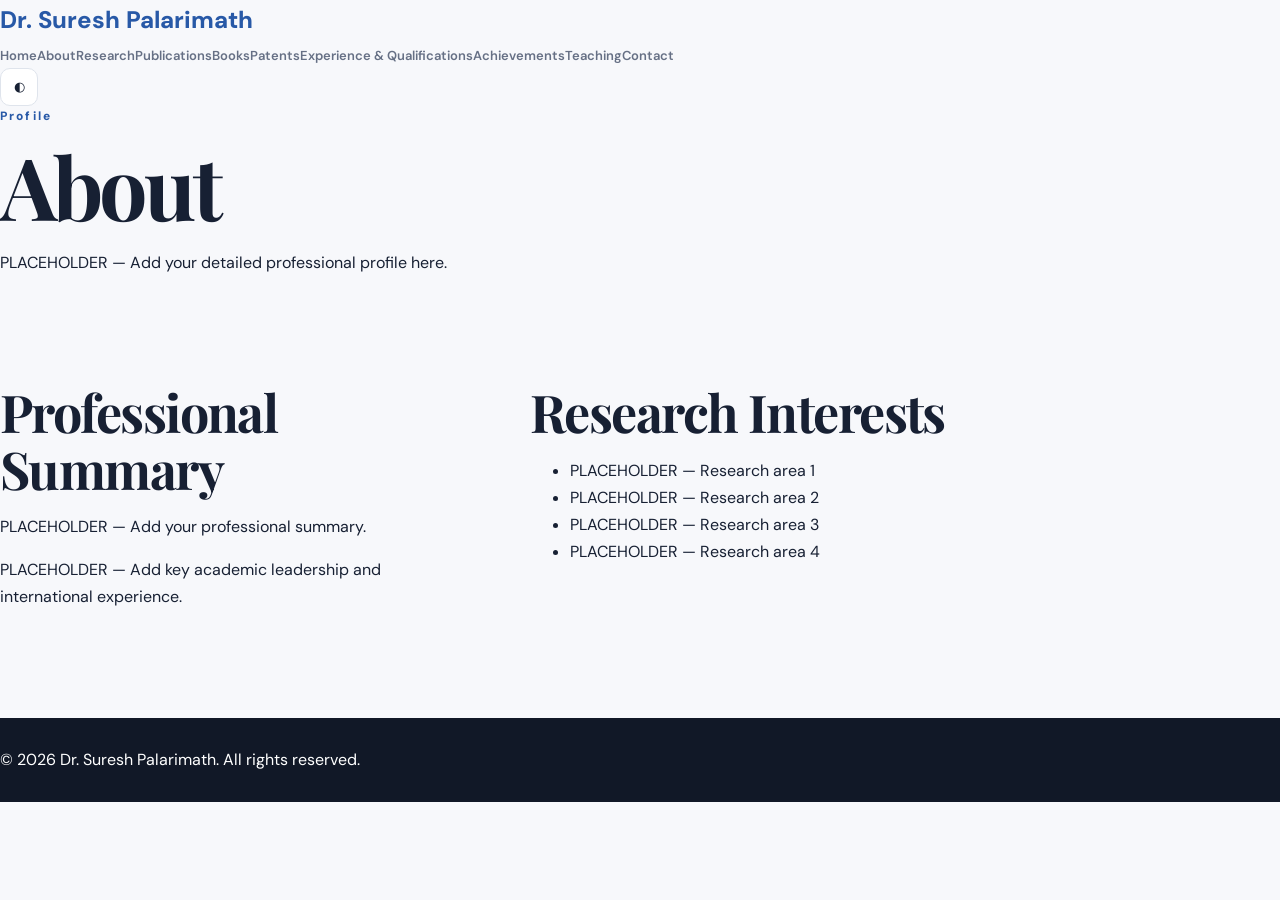
==== about.html @ e03f75b4 "Create about.html" ====
<!doctype html><html lang="en"><head><meta charset="utf-8"><meta name="viewport" content="width=device-width,initial-scale=1"><meta name="description" content="Academic profile of Dr. Suresh Palarimath"><title>About | Dr. Suresh Palarimath</title><link rel="stylesheet" href="style.css"></head><body><nav class="site-nav"><div class="nav-inner"><a class="brand" href="index.html">Dr. Suresh Palarimath</a><button class="menu-toggle">☰</button><div class="nav-links"><a href="index.html">Home</a><a href="about.html">About</a><a href="research.html">Research</a><a href="publications.html">Publications</a><a href="books.html">Books</a><a href="patents.html">Patents</a><a href="experience.html">Experience &amp; Qualifications</a><a href="achievements.html">Achievements</a><a href="teaching.html">Teaching</a><a href="contact.html">Contact</a></div><button class="theme-toggle">◐</button></div></nav><main><section class="page-header"><p class="eyebrow">Profile</p><h1>About</h1><p>PLACEHOLDER — Add your detailed professional profile here.</p></section><section class="section two-col"><div class="content-card"><h2>Professional Summary</h2><p>PLACEHOLDER — Add your professional summary.</p><p>PLACEHOLDER — Add key academic leadership and international experience.</p></div><div class="content-card"><h2>Research Interests</h2><ul><li>PLACEHOLDER — Research area 1</li><li>PLACEHOLDER — Research area 2</li><li>PLACEHOLDER — Research area 3</li><li>PLACEHOLDER — Research area 4</li></ul></div></section></main><footer class="site-footer">© <span id="year"></span> Dr. Suresh Palarimath. All rights reserved.</footer><script src="script.js"></script></body></html>
---- style.css ----
@import url('https://fonts.googleapis.com/css2?family=DM+Sans:wght@400;500;600;700&family=Playfair+Display:wght@600;700&display=swap');

:root {
  --bg: #f7f8fb;
  --surface: #ffffff;
  --surface-2: #eef2f7;
  --text: #172033;
  --muted: #667085;
  --line: #dfe4ec;
  --accent: #2859a7;
  --accent-2: #173d78;
  --shadow: 0 20px 60px rgba(20, 35, 60, .08);
  --radius: 20px;
}
* { box-sizing: border-box; }
html { scroll-behavior: smooth; }
body {
  margin: 0; background: var(--bg); color: var(--text);
  font-family: "DM Sans", Arial, sans-serif; line-height: 1.7;
}
a { color: inherit; text-decoration: none; }
.container { width: min(1120px, calc(100% - 40px)); margin: 0 auto; }
.site-header {
  position: sticky; top: 0; z-index: 20; background: rgba(255,255,255,.88);
  backdrop-filter: blur(14px); border-bottom: 1px solid rgba(223,228,236,.8);
}
.nav-wrap { min-height: 72px; display: flex; align-items: center; gap: 24px; }
.brand { font-weight: 800; font-size: 24px; color: var(--accent); margin-right: auto; }
.brand span { color: var(--text); }
nav { display: flex; gap: 20px; align-items: center; }
nav a { font-size: 13px; color: var(--muted); font-weight: 600; }
nav a:hover { color: var(--accent); }
.theme-toggle, .menu-toggle {
  border: 1px solid var(--line); background: var(--surface); border-radius: 10px;
  width: 38px; height: 38px; cursor: pointer; color: var(--text);
}
.menu-toggle { display: none; }

.hero { padding: 100px 0 88px; background: linear-gradient(135deg,#f7f8fb 0%,#eaf0f8 100%); }
.hero-grid { display: grid; grid-template-columns: 1.25fr .75fr; gap: 70px; align-items: center; }
.eyebrow, .section-kicker { font-size: 12px; letter-spacing: .18em; font-weight: 800; color: var(--accent); margin: 0 0 14px; }
h1,h2 { font-family: "Playfair Display", Georgia, serif; line-height: 1.08; margin: 0; }
h1 { font-size: clamp(52px, 8vw, 86px); letter-spacing: -.045em; }
h1 span { color: var(--accent); }
.credentials { font-size: 17px; font-weight: 600; margin: 16px 0; color: var(--accent-2); }
.lead { max-width: 720px; color: var(--muted); font-size: 18px; }
.hero-actions { display: flex; gap: 12px; margin-top: 28px; flex-wrap: wrap; }
.btn { display: inline-flex; padding: 12px 19px; border-radius: 12px; font-weight: 700; font-size: 14px; transition: .2s; }
.btn.primary { background: var(--accent); color: white; box-shadow: 0 10px 25px rgba(40,89,167,.2); }
.btn.primary:hover { transform: translateY(-2px); background: var(--accent-2); }
.btn.secondary { background: var(--surface); border: 1px solid var(--line); }
.btn.secondary:hover { border-color: var(--accent); color: var(--accent); }
.hero-card { background: var(--surface); border: 1px solid var(--line); border-radius: 28px; padding: 34px; box-shadow: var(--shadow); }
.profile-placeholder {
  width: 190px; height: 190px; border-radius: 50%; margin: 0 auto 25px;
  display: grid; place-items: center; color: white; font-size: 58px; font-weight: 800;
  background: linear-gradient(135deg,var(--accent),#6c8fc7);
}
.hero-card-text { display: grid; gap: 5px; text-align: center; }
.hero-card-text strong { font-size: 20px; }
.hero-card-text span { color: var(--muted); font-size: 14px; }

.impact-strip { background: var(--accent-2); color: white; padding: 28px 0 20px; }
.stats { display: grid; grid-template-columns: repeat(5,1fr); gap: 15px; text-align: center; }
.stats div { padding: 4px; }
.stats strong { display:block; font-size: 27px; }
.stats span { display:block; opacity:.78; font-size: 12px; }
.stat-note { text-align:center; font-size:11px; opacity:.55; margin:14px 0 0; }

.section { padding: 92px 0; }
.section-alt { background: var(--surface-2); }
.two-col { display:grid; grid-template-columns:.75fr 1.25fr; gap:80px; }
h2 { font-size: clamp(34px,5vw,52px); letter-spacing:-.03em; }
.section-intro { color:var(--muted); max-width:700px; margin: 12px 0 35px; }
.about-copy { color:var(--muted); font-size: 16px; }
.about-copy p:first-child { margin-top:0; }
.research-grid { display:grid; grid-template-columns:repeat(3,1fr); gap:16px; margin-top:36px; }
.research-card, .journey-card, .patent-grid article {
  background:var(--surface); border:1px solid var(--line); border-radius:var(--radius); padding:25px;
}
.research-card span, .patent-grid article span { color:var(--accent); font-weight:800; font-size:12px; letter-spacing:.12em; }
.research-card h3, .patent-grid h3 { margin:10px 0 7px; font-size:19px; }
.research-card p, .patent-grid p { margin:0; color:var(--muted); font-size:14px; }

.timeline { margin-top:35px; border-left:2px solid var(--line); padding-left:28px; }
.timeline-item { display:grid; grid-template-columns:130px 1fr; gap:25px; padding:0 0 35px; position:relative; }
.timeline-item:before { content:""; position:absolute; width:10px; height:10px; border-radius:50%; background:var(--accent); left:-34px; top:8px; }
.timeline-item h3 { margin:0 0 6px; font-size:20px; }
.timeline-item p { margin:0 0 10px; color:var(--muted); }
.year { font-weight:800; color:var(--accent); font-size:13px; }
.tag { display:inline-block; font-size:11px; font-weight:700; color:var(--accent-2); background:var(--surface-2); padding:4px 9px; border-radius:999px; }

.metric-boxes { display:flex; gap:12px; margin:25px 0; flex-wrap:wrap; }
.metric-boxes div { min-width:110px; background:var(--surface); border:1px solid var(--line); padding:15px; border-radius:14px; }
.metric-boxes strong { display:block; font-size:24px; color:var(--accent); }
.metric-boxes span { font-size:12px; color:var(--muted); }
.link-row { display:flex; gap:10px; align-items:center; color:var(--accent); font-weight:700; font-size:14px; flex-wrap:wrap; }

.patent-grid { display:grid; grid-template-columns:repeat(3,1fr); gap:16px; margin-top:35px; }
.patent-grid article { box-shadow:0 8px 30px rgba(20,35,60,.04); }
.journey-grid { display:grid; grid-template-columns:repeat(2,1fr); gap:16px; margin-top:35px; }
.journey-card h3 { margin-top:0; }
.journey-card p, .journey-card li { color:var(--muted); font-size:14px; }
.journey-card ul { padding-left:20px; margin-bottom:0; }

.award-list { margin-top:30px; display:grid; gap:1px; background:var(--line); border:1px solid var(--line); border-radius:18px; overflow:hidden; }
.award-list div { background:var(--surface); padding:20px 24px; display:flex; justify-content:space-between; gap:20px; }
.award-list strong { color:var(--text); }
.award-list span { color:var(--muted); text-align:right; font-size:14px; }

.contact { background:linear-gradient(135deg,var(--accent-2),var(--accent)); color:white; }
.contact-card { display:flex; justify-content:space-between; align-items:center; gap:35px; }
.contact .section-kicker { color:#bcd2f3; }
.contact h2 { margin-bottom:12px; }
.contact p { max-width:650px; opacity:.82; }
.contact .btn.primary { background:white; color:var(--accent-2); white-space:nowrap; }

footer { background:#111827; color:white; padding:28px 0; }
.footer-wrap { display:flex; justify-content:space-between; gap:20px; font-size:13px; opacity:.9; }
.footer-wrap div:first-child { display:grid; }
.footer-wrap span { opacity:.55; }

body.dark {
  --bg:#0d1320; --surface:#141c2b; --surface-2:#101827; --text:#e8edf6;
  --muted:#a8b2c3; --line:#273347; --accent:#78a5e8; --accent-2:#4775b9;
}
body.dark .site-header { background:rgba(13,19,32,.9); }
body.dark .hero { background:linear-gradient(135deg,#0d1320,#17243a); }
body.dark .btn.secondary, body.dark .theme-toggle { background:var(--surface); color:var(--text); }
body.dark .research-card, body.dark .patent-grid article, body.dark .journey-card, body.dark .hero-card, body.dark .metric-boxes div, body.dark .award-list div { background:var(--surface); }

@media (max-width: 900px) {
  nav { display:none; position:absolute; top:72px; left:0; right:0; padding:18px 20px; background:var(--surface); border-bottom:1px solid var(--line); flex-direction:column; align-items:flex-start; }
  nav.open { display:flex; }
  .menu-toggle { display:block; }
  .hero-grid, .two-col { grid-template-columns:1fr; gap:40px; }
  .research-grid, .patent-grid { grid-template-columns:repeat(2,1fr); }
  .stats { grid-template-columns:repeat(3,1fr); }
}
@media (max-width: 600px) {
  .container { width:min(100% - 28px,1120px); }
  .hero { padding:70px 0; }
  .hero-card { padding:25px; }
  .profile-placeholder { width:150px; height:150px; font-size:44px; }
  .research-grid, .patent-grid, .journey-grid { grid-template-columns:1fr; }
  .stats { grid-template-columns:repeat(2,1fr); }
  .timeline-item { grid-template-columns:1fr; gap:4px; }
  .award-list div { flex-direction:column; gap:4px; }
  .award-list span { text-align:left; }
  .contact-card { flex-direction:column; align-items:flex-start; }
  .footer-wrap { flex-direction:column; }
}
.profile-photo {
  width: 190px;
  height: 190px;
  border-radius: 50%;
  margin: 0 auto 25px;
  overflow: hidden;
  background: #ffffff;
}

.profile-photo img {
  width: 100%;
  height: 100%;
  object-fit: cover;
  object-position: center 20%;
  display: block;
}

.profile-links, .contact-links { display:flex; flex-wrap:wrap; gap:10px; margin-top:20px; }
.profile-links a, .contact-links a { display:inline-block; padding:9px 13px; border:1px solid var(--line); border-radius:10px; color:var(--accent); font-weight:700; font-size:13px; background:var(--surface); }
.profile-links a:hover, .contact-links a:hover { border-color:var(--accent); transform:translateY(-1px); }
.funding-highlight { margin-top:28px; padding:22px 25px; background:var(--surface); border:1px solid var(--line); border-radius:16px; display:flex; gap:18px; align-items:center; }
.funding-highlight strong { color:var(--accent); white-space:nowrap; }
.funding-highlight span { color:var(--muted); font-size:14px; }
.small-muted { color:var(--muted); font-size:12px; }
@media (max-width:600px) { .funding-highlight { flex-direction:column; align-items:flex-start; } }
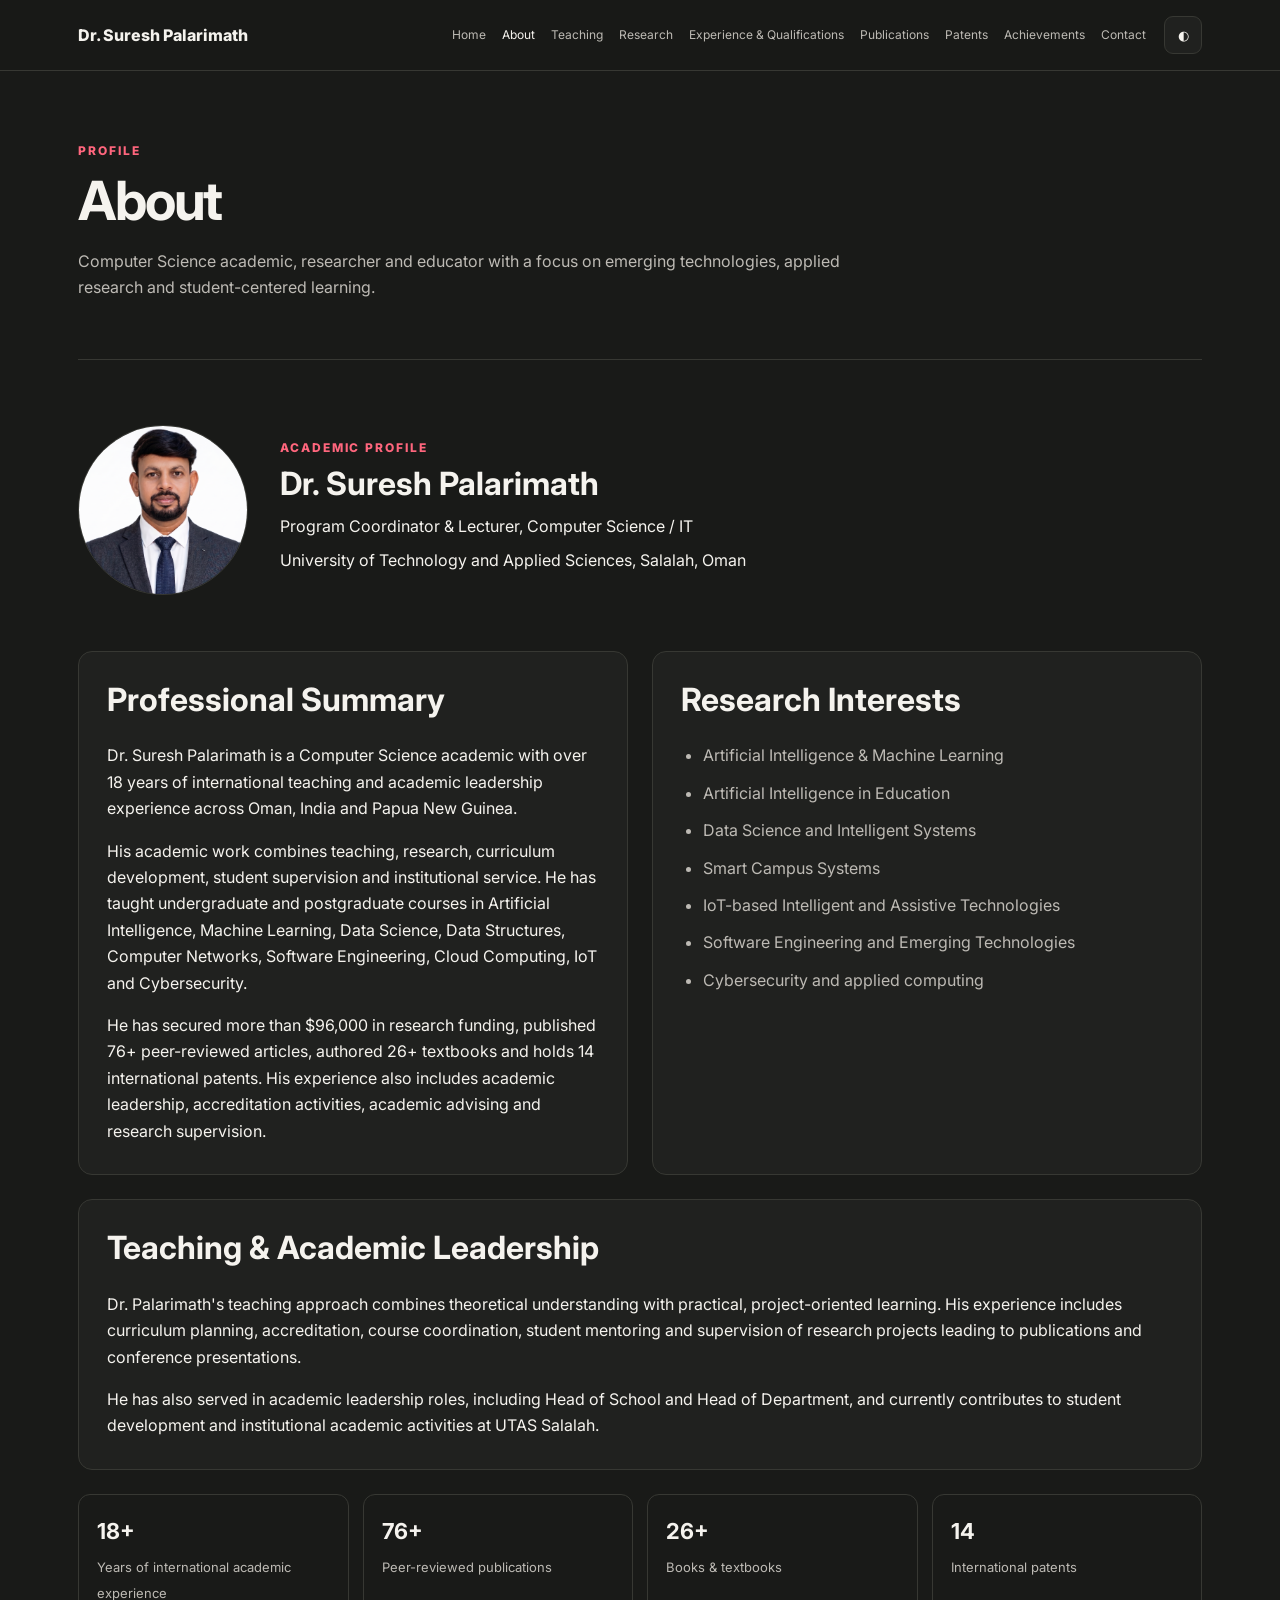
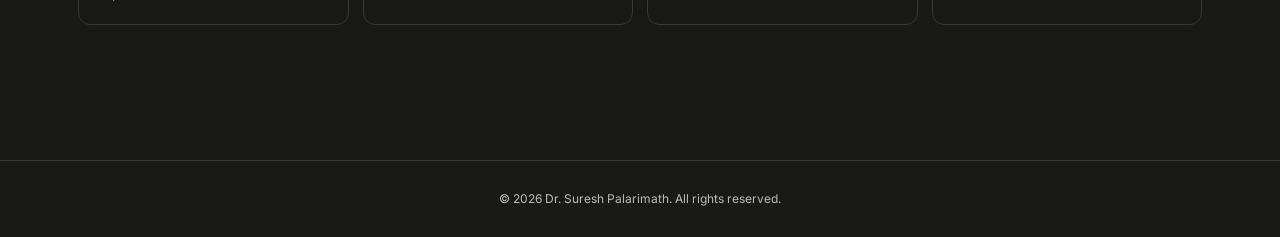
==== commit bf825463: "Update about.html" ====
--- a/about.html
+++ b/about.html
@@ -1 +1,227 @@
-<!doctype html><html lang="en"><head><meta charset="utf-8"><meta name="viewport" content="width=device-width,initial-scale=1"><meta name="description" content="Academic profile of Dr. Suresh Palarimath"><title>About | Dr. Suresh Palarimath</title><link rel="stylesheet" href="style.css"></head><body><nav class="site-nav"><div class="nav-inner"><a class="brand" href="index.html">Dr. Suresh Palarimath</a><button class="menu-toggle">☰</button><div class="nav-links"><a href="index.html">Home</a><a href="about.html">About</a><a href="research.html">Research</a><a href="publications.html">Publications</a><a href="books.html">Books</a><a href="patents.html">Patents</a><a href="experience.html">Experience &amp; Qualifications</a><a href="achievements.html">Achievements</a><a href="teaching.html">Teaching</a><a href="contact.html">Contact</a></div><button class="theme-toggle">◐</button></div></nav><main><section class="page-header"><p class="eyebrow">Profile</p><h1>About</h1><p>PLACEHOLDER — Add your detailed professional profile here.</p></section><section class="section two-col"><div class="content-card"><h2>Professional Summary</h2><p>PLACEHOLDER — Add your professional summary.</p><p>PLACEHOLDER — Add key academic leadership and international experience.</p></div><div class="content-card"><h2>Research Interests</h2><ul><li>PLACEHOLDER — Research area 1</li><li>PLACEHOLDER — Research area 2</li><li>PLACEHOLDER — Research area 3</li><li>PLACEHOLDER — Research area 4</li></ul></div></section></main><footer class="site-footer">© <span id="year"></span> Dr. Suresh Palarimath. All rights reserved.</footer><script src="script.js"></script></body></html>+<!doctype html>
+<html lang="en">
+<head>
+  <meta charset="utf-8">
+  <meta name="viewport" content="width=device-width, initial-scale=1">
+  <meta name="description" content="About Dr. Suresh Palarimath, Computer Science academic, researcher and educator.">
+  <title>About | Dr. Suresh Palarimath</title>
+  <link rel="stylesheet" href="style.css">
+  <style>
+    .about-profile {
+      display: grid;
+      grid-template-columns: 170px 1fr;
+      gap: 32px;
+      align-items: center;
+      margin-bottom: 56px;
+    }
+
+    .about-photo {
+      width: 170px;
+      height: 170px;
+      border-radius: 50%;
+      overflow: hidden;
+      border: 1px solid var(--line);
+      background: var(--surface-2);
+    }
+
+    .about-photo img {
+      width: 100%;
+      height: 100%;
+      object-fit: cover;
+      display: block;
+    }
+
+    .about-profile-text h2 {
+      margin: 0 0 10px;
+    }
+
+    .about-profile-text p {
+      margin: 0 0 8px;
+    }
+
+    .about-grid {
+      display: grid;
+      grid-template-columns: 1fr 1fr;
+      gap: 24px;
+    }
+
+    .about-card {
+      padding: 30px 28px;
+      border: 1px solid var(--line);
+      border-radius: 14px;
+      background: var(--surface);
+    }
+
+    .about-card h2 {
+      margin-top: 0;
+      margin-bottom: 24px;
+    }
+
+    .about-card p:last-child {
+      margin-bottom: 0;
+    }
+
+    .interest-list {
+      margin: 0;
+      padding-left: 22px;
+    }
+
+    .interest-list li {
+      margin-bottom: 11px;
+    }
+
+    .about-highlights {
+      margin-top: 24px;
+      display: grid;
+      grid-template-columns: repeat(4, 1fr);
+      gap: 14px;
+    }
+
+    .highlight {
+      padding: 18px;
+      border: 1px solid var(--line);
+      border-radius: 12px;
+      background: var(--surface-2);
+    }
+
+    .highlight strong {
+      display: block;
+      font-size: 22px;
+      margin-bottom: 4px;
+    }
+
+    .highlight span {
+      color: var(--muted);
+      font-size: 13px;
+    }
+
+    @media (max-width: 800px) {
+      .about-profile {
+        grid-template-columns: 1fr;
+        text-align: center;
+      }
+
+      .about-photo {
+        margin: 0 auto;
+      }
+
+      .about-grid,
+      .about-highlights {
+        grid-template-columns: 1fr;
+      }
+    }
+  </style>
+</head>
+
+<body>
+
+<nav class="site-nav">
+  <div class="nav-inner">
+    <a class="brand" href="index.html">Dr. Suresh Palarimath</a>
+
+    <button class="menu-toggle" type="button" aria-label="Open menu">☰</button>
+
+    <div class="nav-links">
+      <a href="index.html">Home</a>
+      <a href="about.html" class="active">About</a>
+      <a href="teaching.html">Teaching</a>
+      <a href="research.html">Research</a>
+      <a href="experience.html">Experience &amp; Qualifications</a>
+      <a href="publications.html">Publications</a>
+      <a href="patents.html">Patents</a>
+      <a href="achievements.html">Achievements</a>
+      <a href="contact.html">Contact</a>
+    </div>
+
+    <button class="theme-toggle" type="button" aria-label="Toggle theme">◐</button>
+  </div>
+</nav>
+
+<main>
+
+  <section class="page-header">
+    <p class="eyebrow">PROFILE</p>
+    <h1>About</h1>
+    <p>Computer Science academic, researcher and educator with a focus on emerging technologies, applied research and student-centered learning.</p>
+  </section>
+
+  <section class="section">
+    <div class="about-profile">
+      <div class="about-photo">
+        <img src="assets/profile-photo.png" alt="Dr. Suresh Palarimath">
+      </div>
+
+      <div class="about-profile-text">
+        <p class="eyebrow">Academic Profile</p>
+        <h2>Dr. Suresh Palarimath</h2>
+        <p>Program Coordinator &amp; Lecturer, Computer Science / IT</p>
+        <p>University of Technology and Applied Sciences, Salalah, Oman</p>
+      </div>
+    </div>
+
+    <div class="about-grid">
+
+      <div class="about-card">
+        <h2>Professional Summary</h2>
+
+        <p>Dr. Suresh Palarimath is a Computer Science academic with over 18 years of international teaching and academic leadership experience across Oman, India and Papua New Guinea.</p>
+
+        <p>His academic work combines teaching, research, curriculum development, student supervision and institutional service. He has taught undergraduate and postgraduate courses in Artificial Intelligence, Machine Learning, Data Science, Data Structures, Computer Networks, Software Engineering, Cloud Computing, IoT and Cybersecurity.</p>
+
+        <p>He has secured more than $96,000 in research funding, published 76+ peer-reviewed articles, authored 26+ textbooks and holds 14 international patents. His experience also includes academic leadership, accreditation activities, academic advising and research supervision.</p>
+      </div>
+
+      <div class="about-card">
+        <h2>Research Interests</h2>
+
+        <ul class="interest-list">
+          <li>Artificial Intelligence &amp; Machine Learning</li>
+          <li>Artificial Intelligence in Education</li>
+          <li>Data Science and Intelligent Systems</li>
+          <li>Smart Campus Systems</li>
+          <li>IoT-based Intelligent and Assistive Technologies</li>
+          <li>Software Engineering and Emerging Technologies</li>
+          <li>Cybersecurity and applied computing</li>
+        </ul>
+      </div>
+
+    </div>
+
+    <div class="about-card" style="margin-top:24px;">
+      <h2>Teaching &amp; Academic Leadership</h2>
+
+      <p>Dr. Palarimath's teaching approach combines theoretical understanding with practical, project-oriented learning. His experience includes curriculum planning, accreditation, course coordination, student mentoring and supervision of research projects leading to publications and conference presentations.</p>
+
+      <p>He has also served in academic leadership roles, including Head of School and Head of Department, and currently contributes to student development and institutional academic activities at UTAS Salalah.</p>
+    </div>
+
+    <div class="about-highlights">
+      <div class="highlight">
+        <strong>18+</strong>
+        <span>Years of international academic experience</span>
+      </div>
+      <div class="highlight">
+        <strong>76+</strong>
+        <span>Peer-reviewed publications</span>
+      </div>
+      <div class="highlight">
+        <strong>26+</strong>
+        <span>Books &amp; textbooks</span>
+      </div>
+      <div class="highlight">
+        <strong>14</strong>
+        <span>International patents</span>
+      </div>
+    </div>
+
+  </section>
+
+</main>
+
+<footer class="site-footer">
+  © <span id="year"></span> Dr. Suresh Palarimath. All rights reserved.
+</footer>
+
+<script src="script.js"></script>
+</body>
+</html>
--- a/style.css
+++ b/style.css
@@ -1,177 +1,9 @@
-@import url('https://fonts.googleapis.com/css2?family=DM+Sans:wght@400;500;600;700&family=Playfair+Display:wght@600;700&display=swap');
-
-:root {
-  --bg: #f7f8fb;
-  --surface: #ffffff;
-  --surface-2: #eef2f7;
-  --text: #172033;
-  --muted: #667085;
-  --line: #dfe4ec;
-  --accent: #2859a7;
-  --accent-2: #173d78;
-  --shadow: 0 20px 60px rgba(20, 35, 60, .08);
-  --radius: 20px;
-}
-* { box-sizing: border-box; }
-html { scroll-behavior: smooth; }
-body {
-  margin: 0; background: var(--bg); color: var(--text);
-  font-family: "DM Sans", Arial, sans-serif; line-height: 1.7;
-}
-a { color: inherit; text-decoration: none; }
-.container { width: min(1120px, calc(100% - 40px)); margin: 0 auto; }
-.site-header {
-  position: sticky; top: 0; z-index: 20; background: rgba(255,255,255,.88);
-  backdrop-filter: blur(14px); border-bottom: 1px solid rgba(223,228,236,.8);
-}
-.nav-wrap { min-height: 72px; display: flex; align-items: center; gap: 24px; }
-.brand { font-weight: 800; font-size: 24px; color: var(--accent); margin-right: auto; }
-.brand span { color: var(--text); }
-nav { display: flex; gap: 20px; align-items: center; }
-nav a { font-size: 13px; color: var(--muted); font-weight: 600; }
-nav a:hover { color: var(--accent); }
-.theme-toggle, .menu-toggle {
-  border: 1px solid var(--line); background: var(--surface); border-radius: 10px;
-  width: 38px; height: 38px; cursor: pointer; color: var(--text);
-}
-.menu-toggle { display: none; }
-
-.hero { padding: 100px 0 88px; background: linear-gradient(135deg,#f7f8fb 0%,#eaf0f8 100%); }
-.hero-grid { display: grid; grid-template-columns: 1.25fr .75fr; gap: 70px; align-items: center; }
-.eyebrow, .section-kicker { font-size: 12px; letter-spacing: .18em; font-weight: 800; color: var(--accent); margin: 0 0 14px; }
-h1,h2 { font-family: "Playfair Display", Georgia, serif; line-height: 1.08; margin: 0; }
-h1 { font-size: clamp(52px, 8vw, 86px); letter-spacing: -.045em; }
-h1 span { color: var(--accent); }
-.credentials { font-size: 17px; font-weight: 600; margin: 16px 0; color: var(--accent-2); }
-.lead { max-width: 720px; color: var(--muted); font-size: 18px; }
-.hero-actions { display: flex; gap: 12px; margin-top: 28px; flex-wrap: wrap; }
-.btn { display: inline-flex; padding: 12px 19px; border-radius: 12px; font-weight: 700; font-size: 14px; transition: .2s; }
-.btn.primary { background: var(--accent); color: white; box-shadow: 0 10px 25px rgba(40,89,167,.2); }
-.btn.primary:hover { transform: translateY(-2px); background: var(--accent-2); }
-.btn.secondary { background: var(--surface); border: 1px solid var(--line); }
-.btn.secondary:hover { border-color: var(--accent); color: var(--accent); }
-.hero-card { background: var(--surface); border: 1px solid var(--line); border-radius: 28px; padding: 34px; box-shadow: var(--shadow); }
-.profile-placeholder {
-  width: 190px; height: 190px; border-radius: 50%; margin: 0 auto 25px;
-  display: grid; place-items: center; color: white; font-size: 58px; font-weight: 800;
-  background: linear-gradient(135deg,var(--accent),#6c8fc7);
-}
-.hero-card-text { display: grid; gap: 5px; text-align: center; }
-.hero-card-text strong { font-size: 20px; }
-.hero-card-text span { color: var(--muted); font-size: 14px; }
-
-.impact-strip { background: var(--accent-2); color: white; padding: 28px 0 20px; }
-.stats { display: grid; grid-template-columns: repeat(5,1fr); gap: 15px; text-align: center; }
-.stats div { padding: 4px; }
-.stats strong { display:block; font-size: 27px; }
-.stats span { display:block; opacity:.78; font-size: 12px; }
-.stat-note { text-align:center; font-size:11px; opacity:.55; margin:14px 0 0; }
-
-.section { padding: 92px 0; }
-.section-alt { background: var(--surface-2); }
-.two-col { display:grid; grid-template-columns:.75fr 1.25fr; gap:80px; }
-h2 { font-size: clamp(34px,5vw,52px); letter-spacing:-.03em; }
-.section-intro { color:var(--muted); max-width:700px; margin: 12px 0 35px; }
-.about-copy { color:var(--muted); font-size: 16px; }
-.about-copy p:first-child { margin-top:0; }
-.research-grid { display:grid; grid-template-columns:repeat(3,1fr); gap:16px; margin-top:36px; }
-.research-card, .journey-card, .patent-grid article {
-  background:var(--surface); border:1px solid var(--line); border-radius:var(--radius); padding:25px;
-}
-.research-card span, .patent-grid article span { color:var(--accent); font-weight:800; font-size:12px; letter-spacing:.12em; }
-.research-card h3, .patent-grid h3 { margin:10px 0 7px; font-size:19px; }
-.research-card p, .patent-grid p { margin:0; color:var(--muted); font-size:14px; }
-
-.timeline { margin-top:35px; border-left:2px solid var(--line); padding-left:28px; }
-.timeline-item { display:grid; grid-template-columns:130px 1fr; gap:25px; padding:0 0 35px; position:relative; }
-.timeline-item:before { content:""; position:absolute; width:10px; height:10px; border-radius:50%; background:var(--accent); left:-34px; top:8px; }
-.timeline-item h3 { margin:0 0 6px; font-size:20px; }
-.timeline-item p { margin:0 0 10px; color:var(--muted); }
-.year { font-weight:800; color:var(--accent); font-size:13px; }
-.tag { display:inline-block; font-size:11px; font-weight:700; color:var(--accent-2); background:var(--surface-2); padding:4px 9px; border-radius:999px; }
-
-.metric-boxes { display:flex; gap:12px; margin:25px 0; flex-wrap:wrap; }
-.metric-boxes div { min-width:110px; background:var(--surface); border:1px solid var(--line); padding:15px; border-radius:14px; }
-.metric-boxes strong { display:block; font-size:24px; color:var(--accent); }
-.metric-boxes span { font-size:12px; color:var(--muted); }
-.link-row { display:flex; gap:10px; align-items:center; color:var(--accent); font-weight:700; font-size:14px; flex-wrap:wrap; }
-
-.patent-grid { display:grid; grid-template-columns:repeat(3,1fr); gap:16px; margin-top:35px; }
-.patent-grid article { box-shadow:0 8px 30px rgba(20,35,60,.04); }
-.journey-grid { display:grid; grid-template-columns:repeat(2,1fr); gap:16px; margin-top:35px; }
-.journey-card h3 { margin-top:0; }
-.journey-card p, .journey-card li { color:var(--muted); font-size:14px; }
-.journey-card ul { padding-left:20px; margin-bottom:0; }
-
-.award-list { margin-top:30px; display:grid; gap:1px; background:var(--line); border:1px solid var(--line); border-radius:18px; overflow:hidden; }
-.award-list div { background:var(--surface); padding:20px 24px; display:flex; justify-content:space-between; gap:20px; }
-.award-list strong { color:var(--text); }
-.award-list span { color:var(--muted); text-align:right; font-size:14px; }
-
-.contact { background:linear-gradient(135deg,var(--accent-2),var(--accent)); color:white; }
-.contact-card { display:flex; justify-content:space-between; align-items:center; gap:35px; }
-.contact .section-kicker { color:#bcd2f3; }
-.contact h2 { margin-bottom:12px; }
-.contact p { max-width:650px; opacity:.82; }
-.contact .btn.primary { background:white; color:var(--accent-2); white-space:nowrap; }
-
-footer { background:#111827; color:white; padding:28px 0; }
-.footer-wrap { display:flex; justify-content:space-between; gap:20px; font-size:13px; opacity:.9; }
-.footer-wrap div:first-child { display:grid; }
-.footer-wrap span { opacity:.55; }
-
-body.dark {
-  --bg:#0d1320; --surface:#141c2b; --surface-2:#101827; --text:#e8edf6;
-  --muted:#a8b2c3; --line:#273347; --accent:#78a5e8; --accent-2:#4775b9;
-}
-body.dark .site-header { background:rgba(13,19,32,.9); }
-body.dark .hero { background:linear-gradient(135deg,#0d1320,#17243a); }
-body.dark .btn.secondary, body.dark .theme-toggle { background:var(--surface); color:var(--text); }
-body.dark .research-card, body.dark .patent-grid article, body.dark .journey-card, body.dark .hero-card, body.dark .metric-boxes div, body.dark .award-list div { background:var(--surface); }
-
-@media (max-width: 900px) {
-  nav { display:none; position:absolute; top:72px; left:0; right:0; padding:18px 20px; background:var(--surface); border-bottom:1px solid var(--line); flex-direction:column; align-items:flex-start; }
-  nav.open { display:flex; }
-  .menu-toggle { display:block; }
-  .hero-grid, .two-col { grid-template-columns:1fr; gap:40px; }
-  .research-grid, .patent-grid { grid-template-columns:repeat(2,1fr); }
-  .stats { grid-template-columns:repeat(3,1fr); }
-}
-@media (max-width: 600px) {
-  .container { width:min(100% - 28px,1120px); }
-  .hero { padding:70px 0; }
-  .hero-card { padding:25px; }
-  .profile-placeholder { width:150px; height:150px; font-size:44px; }
-  .research-grid, .patent-grid, .journey-grid { grid-template-columns:1fr; }
-  .stats { grid-template-columns:repeat(2,1fr); }
-  .timeline-item { grid-template-columns:1fr; gap:4px; }
-  .award-list div { flex-direction:column; gap:4px; }
-  .award-list span { text-align:left; }
-  .contact-card { flex-direction:column; align-items:flex-start; }
-  .footer-wrap { flex-direction:column; }
-}
-.profile-photo {
-  width: 190px;
-  height: 190px;
-  border-radius: 50%;
-  margin: 0 auto 25px;
-  overflow: hidden;
-  background: #ffffff;
-}
-
-.profile-photo img {
-  width: 100%;
-  height: 100%;
-  object-fit: cover;
-  object-position: center 20%;
-  display: block;
-}
-
-.profile-links, .contact-links { display:flex; flex-wrap:wrap; gap:10px; margin-top:20px; }
-.profile-links a, .contact-links a { display:inline-block; padding:9px 13px; border:1px solid var(--line); border-radius:10px; color:var(--accent); font-weight:700; font-size:13px; background:var(--surface); }
-.profile-links a:hover, .contact-links a:hover { border-color:var(--accent); transform:translateY(-1px); }
-.funding-highlight { margin-top:28px; padding:22px 25px; background:var(--surface); border:1px solid var(--line); border-radius:16px; display:flex; gap:18px; align-items:center; }
-.funding-highlight strong { color:var(--accent); white-space:nowrap; }
-.funding-highlight span { color:var(--muted); font-size:14px; }
-.small-muted { color:var(--muted); font-size:12px; }
-@media (max-width:600px) { .funding-highlight { flex-direction:column; align-items:flex-start; } }
+@import url("https://fonts.googleapis.com/css2?family=Inter:wght@400;500;600;700;800&display=swap");:root{--bg:#191a18;--surface:#20211f;--text:#f5f3ee;--muted:#bdbab4;--line:#373833;--accent:#ff667d;--max:1180px}*{box-sizing:border-box}html{scroll-behavior:smooth}body{margin:0;background:var(--bg);color:var(--text);font-family:Inter,Arial,sans-serif;line-height:1.65}a{color:inherit;text-decoration:none}.site-nav{position:sticky;top:0;z-index:10;background:rgba(25,26,24,.94);border-bottom:1px solid var(--line);backdrop-filter:blur(14px)}.nav-inner{max-width:var(--max);margin:auto;min-height:70px;display:flex;align-items:center;gap:18px;padding:0 28px}.brand{font-weight:800;white-space:nowrap;margin-right:auto}.nav-links{display:flex;gap:16px}.nav-links a{font-size:12px;color:var(--muted)}.nav-links a:hover,.nav-links a.active{color:var(--text)}button{border:1px solid var(--line);background:var(--surface);color:var(--text);border-radius:9px;cursor:pointer}.theme-toggle{width:38px;height:38px}.menu-toggle{display:none;width:40px;height:38px;font-size:20px}main{max-width:var(--max);margin:auto;padding:0 28px 70px}.hero{min-height:650px;display:flex;flex-direction:column;align-items:center;justify-content:center;text-align:center;padding:70px 20px}.hero-photo{width:180px;height:180px;border-radius:50%;overflow:hidden;border:4px solid rgba(255,255,255,.12);background:var(--surface);margin-bottom:26px}.hero-photo img{width:100%;height:100%;object-fit:cover;object-position:center 20%}.photo-placeholder{display:flex;align-items:center;justify-content:center}.photo-placeholder span{font-size:52px;font-weight:800;color:var(--accent)}.eyebrow{margin:0 0 9px;color:var(--accent);font-size:12px;text-transform:uppercase;letter-spacing:.16em;font-weight:800}h1,h2,h3{line-height:1.15}h1{font-size:clamp(42px,6vw,72px);margin:0 0 12px;letter-spacing:-.04em}.credentials{font-size:17px;color:var(--muted)}.hero p:not(.eyebrow){margin:4px;color:var(--muted)}.hero-actions{display:flex;gap:12px;margin-top:25px;flex-wrap:wrap;justify-content:center}.btn{padding:11px 19px;border-radius:10px;font-weight:700;font-size:14px;border:1px solid var(--line)}.btn.primary{background:var(--text);color:var(--bg)}.stats-grid{display:grid;grid-template-columns:repeat(6,1fr);gap:12px;margin-bottom:70px}.stats-grid>div,.pub-summary>div{background:var(--surface);border:1px solid var(--line);border-radius:12px;padding:21px 12px;text-align:center}.stats-grid strong,.pub-summary strong{display:block;color:var(--accent);font-size:25px}.stats-grid span,.pub-summary span{display:block;color:var(--muted);font-size:12px}.section{padding:65px 0}.intro-section{display:grid;grid-template-columns:1fr 1.4fr;gap:60px;border-top:1px solid var(--line)}.section h2{font-size:32px}.lead{font-size:19px}.page-header{padding:70px 0 42px;border-bottom:1px solid var(--line)}.page-header.compact{padding-bottom:24px}.page-header h1{font-size:54px}.page-header>p:last-child{color:var(--muted);max-width:800px}.two-col,.experience-layout{display:grid;grid-template-columns:1fr 1fr;gap:24px}.content-card,.feature-card{background:var(--surface);border:1px solid var(--line);border-radius:14px;padding:27px}.card-grid{display:grid;grid-template-columns:repeat(3,1fr);gap:18px}.feature-card:hover{border-color:var(--accent);transform:translateY(-2px)}.feature-card span{color:var(--accent);font-weight:800}.feature-card h3{margin:10px 0}.feature-card p,.content-card p,li{color:var(--muted)}.subheading{font-size:17px;margin:0 0 18px}.timeline{margin-bottom:40px}.timeline-item{display:grid;grid-template-columns:145px 1fr;gap:16px;padding:20px 0;border-bottom:1px solid var(--line)}.timeline-item h3{font-size:15px;margin:0 0 6px}.timeline-item p{margin:0;color:var(--muted);font-size:14px}.date,.pub-year{color:var(--accent);font-weight:800;font-size:13px}.education-list>div{display:grid;grid-template-columns:130px 1fr;gap:16px;padding:16px 0;border-bottom:1px solid var(--line)}.education-list p{margin:0;color:var(--muted);font-size:14px}.service-list{color:var(--muted)}.pub-summary{display:grid;grid-template-columns:repeat(3,1fr);gap:16px}.pub-summary strong{font-size:34px}.section-heading{display:flex;justify-content:space-between;align-items:end;margin-bottom:20px}.section-heading span{color:var(--muted);font-size:13px}.publication-list{border-top:1px solid var(--line)}.publication-list article{display:grid;grid-template-columns:90px 1fr;gap:20px;padding:22px 0;border-bottom:1px solid var(--line)}.publication-list h3{font-size:16px;margin:0 0 7px}.publication-list p{margin:0;color:var(--muted);font-size:13px}.placeholder-list>div{display:grid;grid-template-columns:170px 1fr;gap:20px;padding:18px 0;border-bottom:1px solid var(--line)}.placeholder-list span{color:var(--muted)}.text-link{color:var(--accent)}.site-footer{border-top:1px solid var(--line);padding:28px;text-align:center;color:var(--muted);font-size:12px}@media(max-width:1050px){.nav-links{display:none}.menu-toggle{display:block}.nav-links.open{display:flex;position:absolute;left:18px;right:18px;top:68px;background:var(--surface);border:1px solid var(--line);border-radius:12px;padding:12px;flex-direction:column}.stats-grid{grid-template-columns:repeat(3,1fr)}.card-grid{grid-template-columns:1fr 1fr}}@media(max-width:760px){main{padding:0 18px 55px}.nav-inner{padding:0 18px}.brand{font-size:14px}.hero{min-height:560px}.hero-photo{width:150px;height:150px}h1,.page-header h1{font-size:42px}.stats-grid,.two-col,.experience-layout,.pub-summary,.card-grid,.intro-section{grid-template-columns:1fr}.timeline-item,.education-list>div,.placeholder-list>div,.publication-list article{grid-template-columns:1fr;gap:6px}.section{padding:50px 0}}
+.publication-choice-grid{display:grid;grid-template-columns:1fr;gap:20px;max-width:980px;margin:0 auto}
+.publication-choice{display:grid;grid-template-columns:70px 1fr 45px;align-items:center;gap:24px;padding:34px;background:var(--surface);border:1px solid var(--line);border-radius:16px;transition:.2s}
+.publication-choice:hover{transform:translateY(-4px);border-color:var(--accent);background:var(--surface-2)}
+.choice-number{color:var(--accent);font-weight:800;font-size:14px}.publication-choice h2{font-size:27px;margin:0 0 8px}
+.publication-choice p{color:var(--muted);margin:0;font-size:14px}.choice-arrow{color:var(--accent);font-size:32px;text-align:right}
+.publication-entry{display:grid;grid-template-columns:100px 1fr;gap:24px;padding:25px 0;border-bottom:1px solid var(--line)}
+.publication-entry h3{font-size:16px;margin:0 0 7px}.publication-entry p{margin:0;color:var(--muted);font-size:13px}
+@media(max-width:760px){.publication-choice{grid-template-columns:45px 1fr 30px;padding:25px 20px;gap:14px}.publication-choice h2{font-size:21px}.publication-entry{grid-template-columns:1fr;gap:5px}}
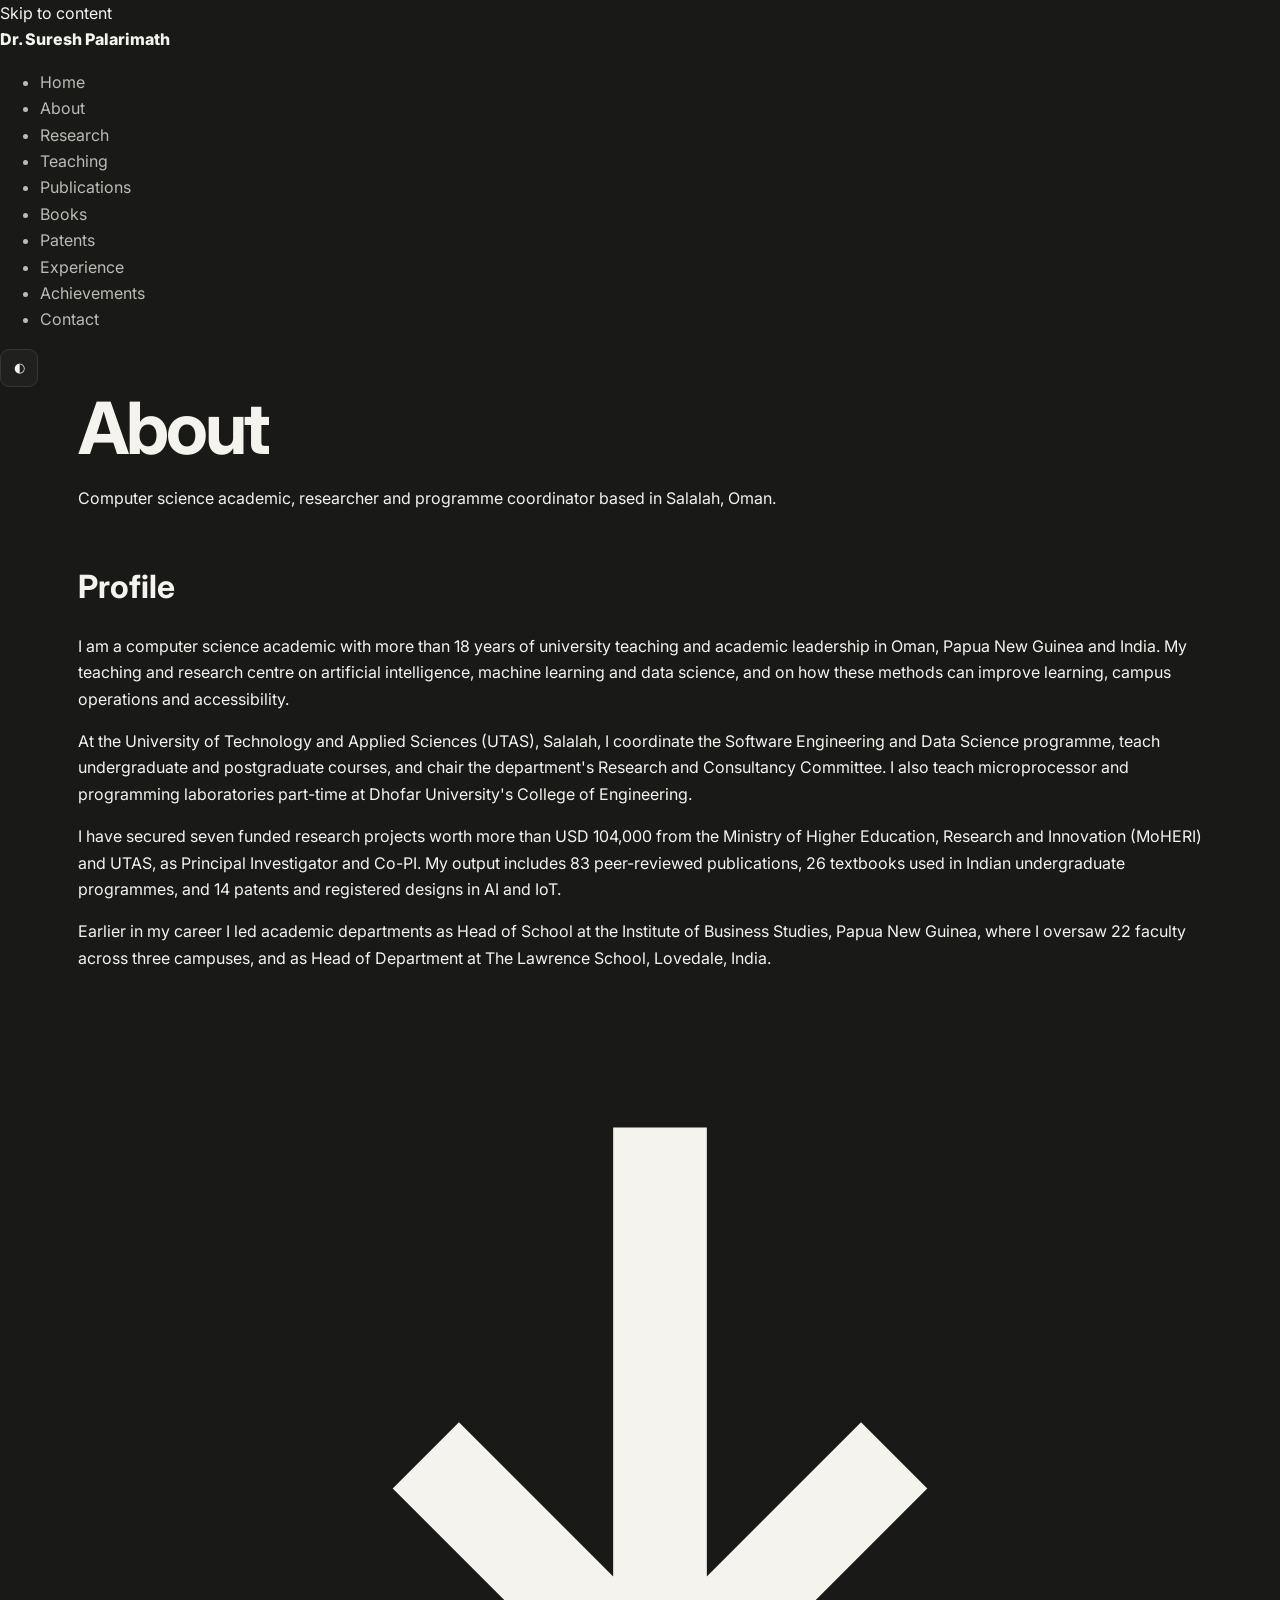
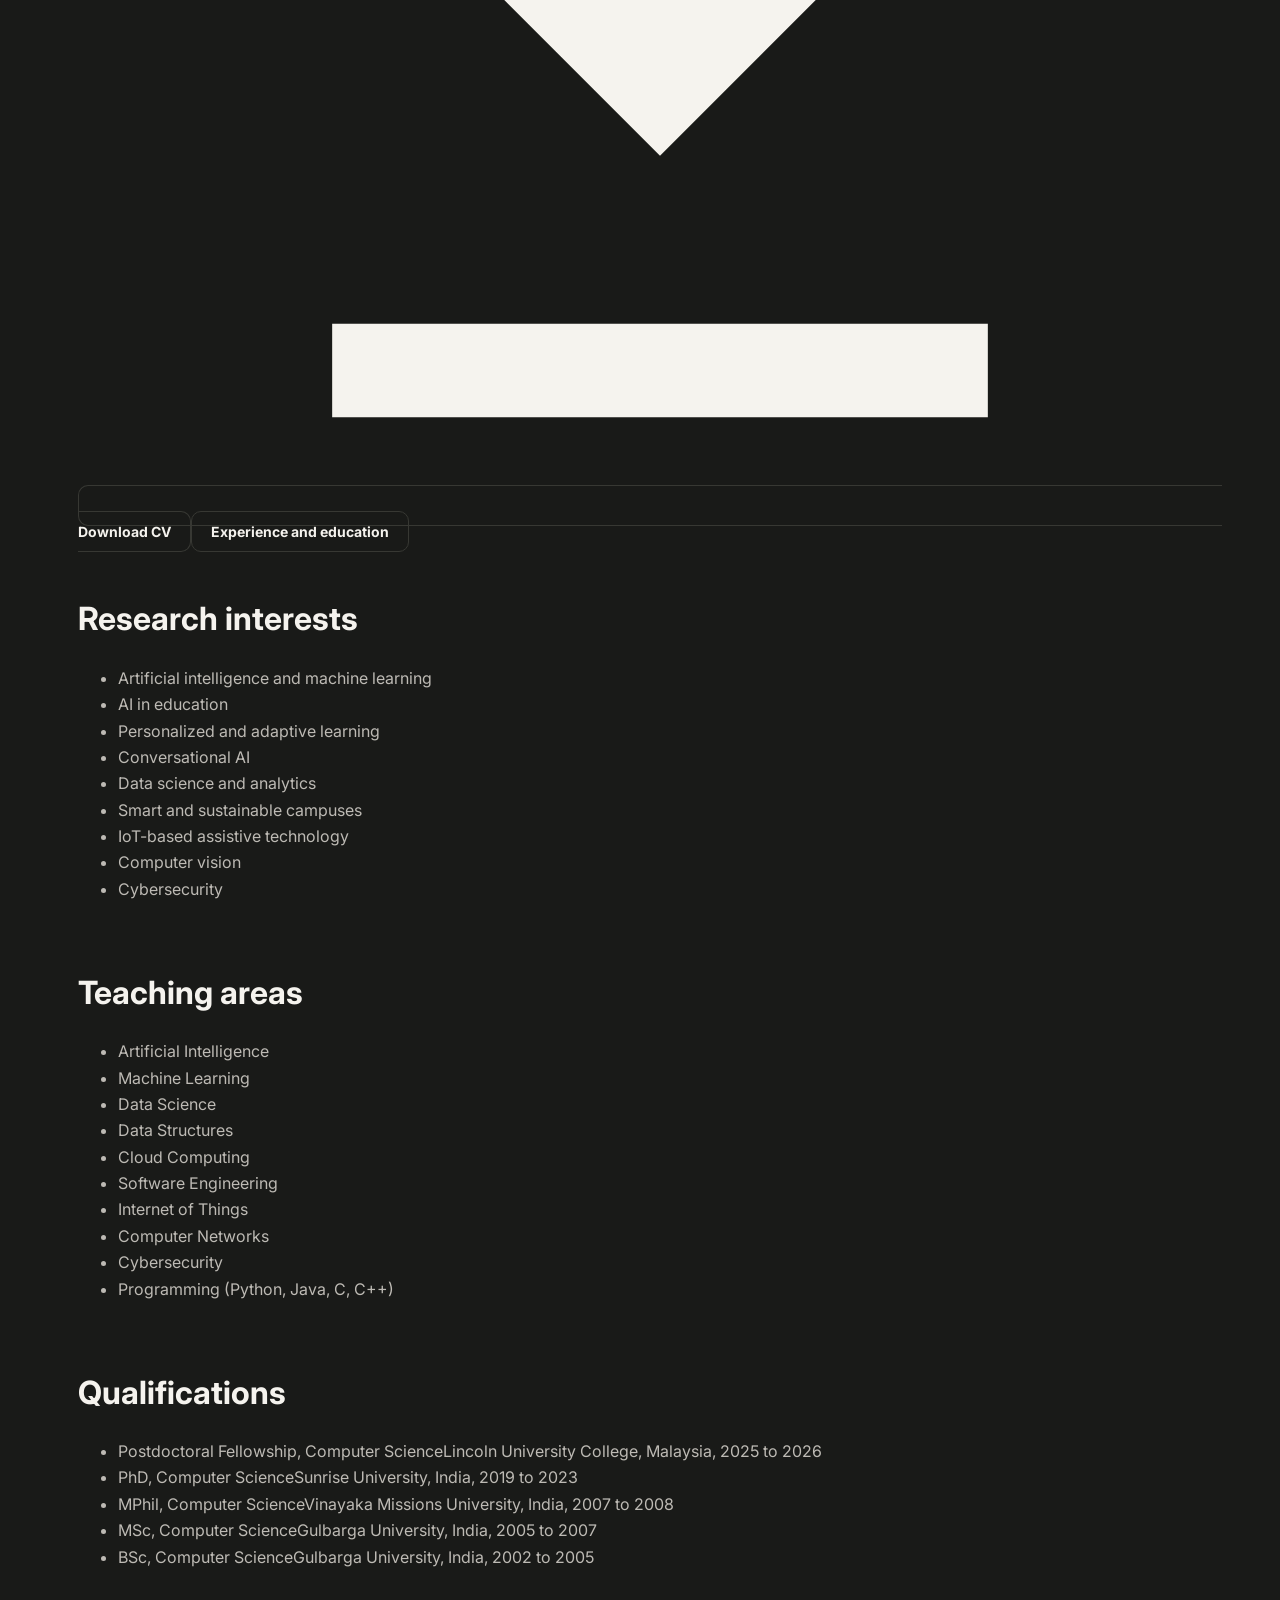
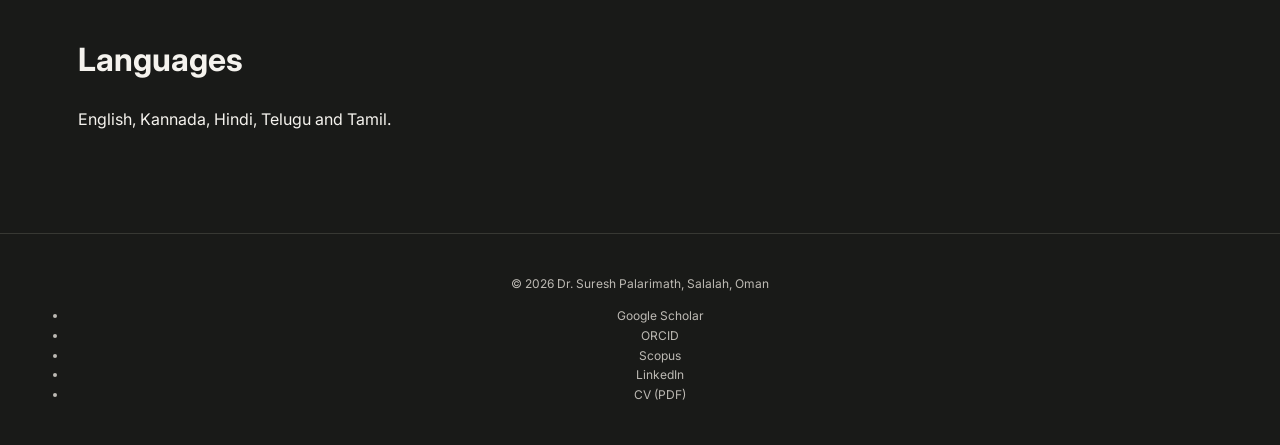
==== commit 4666af04: "Update about.html" ====
--- a/about.html
+++ b/about.html
@@ -1,227 +1,93 @@
-<!doctype html>
-<html lang="en">
+<!DOCTYPE html>
+<html lang="en" data-theme="light">
 <head>
   <meta charset="utf-8">
   <meta name="viewport" content="width=device-width, initial-scale=1">
-  <meta name="description" content="About Dr. Suresh Palarimath, Computer Science academic, researcher and educator.">
   <title>About | Dr. Suresh Palarimath</title>
+  <meta name="description" content="Profile of Dr. Suresh Palarimath: computer science academic with 18+ years of teaching and academic leadership in Oman, Papua New Guinea and India.">
+  <link rel="canonical" href="https://sureshpalarimath.github.io/about.html">
+  <meta property="og:type" content="profile">
+  <meta property="og:title" content="About | Dr. Suresh Palarimath">
+  <meta property="og:description" content="Profile of Dr. Suresh Palarimath: computer science academic with 18+ years of teaching and academic leadership in Oman, Papua New Guinea and India.">
+  <meta property="og:image" content="https://sureshpalarimath.github.io/assets/profile-photo.jpg">
+  <meta property="og:url" content="https://sureshpalarimath.github.io/about.html">
+  <link rel="icon" href="assets/favicon.svg" type="image/svg+xml">
+  <script>try{var t=localStorage.getItem("theme");if(!t&&window.matchMedia("(prefers-color-scheme: dark)").matches)t="dark";if(t)document.documentElement.setAttribute("data-theme",t);}catch(e){}</script>
+  <link rel="preconnect" href="https://fonts.googleapis.com">
+  <link rel="preconnect" href="https://fonts.gstatic.com" crossorigin>
+  <link href="https://fonts.googleapis.com/css2?family=Newsreader:ital,opsz,wght@0,6..72,400;0,6..72,500;0,6..72,600;1,6..72,400&family=Public+Sans:wght@400;600&display=swap" rel="stylesheet">
   <link rel="stylesheet" href="style.css">
-  <style>
-    .about-profile {
-      display: grid;
-      grid-template-columns: 170px 1fr;
-      gap: 32px;
-      align-items: center;
-      margin-bottom: 56px;
-    }
+  <script src="script.js" defer></script>
+</head>
+<body>
+<a class="skip-link" href="#main">Skip to content</a>
+<header class="site-header">
+  <div class="wrap">
+    <a class="brand" href="index.html">Dr. Suresh Palarimath</a>
+    <nav id="site-nav" class="nav" aria-label="Main"><ul><li><a href="index.html">Home</a></li><li><a href="about.html" aria-current="page">About</a></li><li><a href="research.html">Research</a></li><li><a href="teaching.html">Teaching</a></li><li><a href="publications.html">Publications</a></li><li><a href="books.html">Books</a></li><li><a href="patents.html">Patents</a></li><li><a href="experience.html">Experience</a></li><li><a href="achievements.html">Achievements</a></li><li><a href="contact.html">Contact</a></li></ul></nav>
+    <button class="icon-btn theme-toggle" type="button" aria-label="Switch to dark theme"><svg class="sun" viewBox="0 0 24 24" fill="none" stroke="currentColor" stroke-width="2" aria-hidden="true"><circle cx="12" cy="12" r="4"/><path d="M12 2v2M12 20v2M4.9 4.9l1.4 1.4M17.7 17.7l1.4 1.4M2 12h2M20 12h2M4.9 19.1l1.4-1.4M17.7 6.3l1.4-1.4"/></svg><svg class="moon" viewBox="0 0 24 24" fill="none" stroke="currentColor" stroke-width="2" aria-hidden="true"><path d="M21 12.8A9 9 0 1 1 11.2 3a7 7 0 0 0 9.8 9.8z"/></svg></button>
+    <button class="icon-btn menu-toggle" type="button" aria-controls="site-nav" aria-expanded="false" aria-label="Open menu"><svg viewBox="0 0 24 24" fill="none" stroke="currentColor" stroke-width="2" aria-hidden="true"><path d="M4 7h16M4 12h16M4 17h16"/></svg></button>
+  </div>
+</header>
+<main id="main">
+<section class="page-head"><div class="wrap"><h1>About</h1><p>Computer science academic, researcher and programme coordinator based in Salalah, Oman.</p></div></section>
+<section class="section"><div class="wrap split">
+  <h2>Profile</h2>
+  <div class="prose">
+    <p>I am a computer science academic with more than 18 years of university teaching and academic leadership in Oman, Papua New Guinea and India. My teaching and research centre on artificial intelligence, machine learning and data science, and on how these methods can improve learning, campus operations and accessibility.</p>
+    <p>At the University of Technology and Applied Sciences (UTAS), Salalah, I coordinate the Software Engineering and Data Science programme, teach undergraduate and postgraduate courses, and chair the department's Research and Consultancy Committee. I also teach microprocessor and programming laboratories part-time at Dhofar University's College of Engineering.</p>
+    <p>I have secured seven funded research projects worth more than USD 104,000 from the Ministry of Higher Education, Research and Innovation (MoHERI) and UTAS, as Principal Investigator and Co-PI. My output includes 83 peer-reviewed publications, 26 textbooks used in Indian undergraduate programmes, and 14 patents and registered designs in AI and IoT.</p>
+    <p>Earlier in my career I led academic departments as Head of School at the Institute of Business Studies, Papua New Guinea, where I oversaw 22 faculty across three campuses, and as Head of Department at The Lawrence School, Lovedale, India.</p>
+    <div class="actions"><a class="btn btn-primary" href="assets/Dr-Suresh-Palarimath-CV.pdf"><svg viewBox="0 0 24 24" fill="none" stroke="currentColor" stroke-width="2" aria-hidden="true"><path d="M12 3v12M7 10l5 5 5-5M5 21h14"/></svg> Download CV</a><a class="btn" href="experience.html">Experience and education</a></div>
+  </div>
+</div></section>
 
-    .about-photo {
-      width: 170px;
-      height: 170px;
-      border-radius: 50%;
-      overflow: hidden;
-      border: 1px solid var(--line);
-      background: var(--surface-2);
-    }
+<section class="section"><div class="wrap split">
+  <h2>Research interests</h2>
+  <ul class="tags">
+    <li>Artificial intelligence and machine learning</li><li>AI in education</li><li>Personalized and adaptive learning</li>
+    <li>Conversational AI</li><li>Data science and analytics</li><li>Smart and sustainable campuses</li>
+    <li>IoT-based assistive technology</li><li>Computer vision</li><li>Cybersecurity</li>
+  </ul>
+</div></section>
 
-    .about-photo img {
-      width: 100%;
-      height: 100%;
-      object-fit: cover;
-      display: block;
-    }
+<section class="section"><div class="wrap split">
+  <h2>Teaching areas</h2>
+  <ul class="tags">
+    <li>Artificial Intelligence</li><li>Machine Learning</li><li>Data Science</li><li>Data Structures</li>
+    <li>Cloud Computing</li><li>Software Engineering</li><li>Internet of Things</li><li>Computer Networks</li>
+    <li>Cybersecurity</li><li>Programming (Python, Java, C, C++)</li>
+  </ul>
+</div></section>
 
-    .about-profile-text h2 {
-      margin: 0 0 10px;
-    }
+<section class="section"><div class="wrap split">
+  <h2>Qualifications</h2>
+  <ul class="plain-list">
+    <li>Postdoctoral Fellowship, Computer Science<span class="meta">Lincoln University College, Malaysia, 2025 to 2026</span></li>
+    <li>PhD, Computer Science<span class="meta">Sunrise University, India, 2019 to 2023</span></li>
+    <li>MPhil, Computer Science<span class="meta">Vinayaka Missions University, India, 2007 to 2008</span></li>
+    <li>MSc, Computer Science<span class="meta">Gulbarga University, India, 2005 to 2007</span></li>
+    <li>BSc, Computer Science<span class="meta">Gulbarga University, India, 2002 to 2005</span></li>
+  </ul>
+</div></section>
 
-    .about-profile-text p {
-      margin: 0 0 8px;
-    }
-
-    .about-grid {
-      display: grid;
-      grid-template-columns: 1fr 1fr;
-      gap: 24px;
-    }
-
-    .about-card {
-      padding: 30px 28px;
-      border: 1px solid var(--line);
-      border-radius: 14px;
-      background: var(--surface);
-    }
-
-    .about-card h2 {
-      margin-top: 0;
-      margin-bottom: 24px;
-    }
-
-    .about-card p:last-child {
-      margin-bottom: 0;
-    }
-
-    .interest-list {
-      margin: 0;
-      padding-left: 22px;
-    }
-
-    .interest-list li {
-      margin-bottom: 11px;
-    }
-
-    .about-highlights {
-      margin-top: 24px;
-      display: grid;
-      grid-template-columns: repeat(4, 1fr);
-      gap: 14px;
-    }
-
-    .highlight {
-      padding: 18px;
-      border: 1px solid var(--line);
-      border-radius: 12px;
-      background: var(--surface-2);
-    }
-
-    .highlight strong {
-      display: block;
-      font-size: 22px;
-      margin-bottom: 4px;
-    }
-
-    .highlight span {
-      color: var(--muted);
-      font-size: 13px;
-    }
-
-    @media (max-width: 800px) {
-      .about-profile {
-        grid-template-columns: 1fr;
-        text-align: center;
-      }
-
-      .about-photo {
-        margin: 0 auto;
-      }
-
-      .about-grid,
-      .about-highlights {
-        grid-template-columns: 1fr;
-      }
-    }
-  </style>
-</head>
-
-<body>
-
-<nav class="site-nav">
-  <div class="nav-inner">
-    <a class="brand" href="index.html">Dr. Suresh Palarimath</a>
-
-    <button class="menu-toggle" type="button" aria-label="Open menu">☰</button>
-
-    <div class="nav-links">
-      <a href="index.html">Home</a>
-      <a href="about.html" class="active">About</a>
-      <a href="teaching.html">Teaching</a>
-      <a href="research.html">Research</a>
-      <a href="experience.html">Experience &amp; Qualifications</a>
-      <a href="publications.html">Publications</a>
-      <a href="patents.html">Patents</a>
-      <a href="achievements.html">Achievements</a>
-      <a href="contact.html">Contact</a>
-    </div>
-
-    <button class="theme-toggle" type="button" aria-label="Toggle theme">◐</button>
-  </div>
-</nav>
-
-<main>
-
-  <section class="page-header">
-    <p class="eyebrow">PROFILE</p>
-    <h1>About</h1>
-    <p>Computer Science academic, researcher and educator with a focus on emerging technologies, applied research and student-centered learning.</p>
-  </section>
-
-  <section class="section">
-    <div class="about-profile">
-      <div class="about-photo">
-        <img src="assets/profile-photo.png" alt="Dr. Suresh Palarimath">
-      </div>
-
-      <div class="about-profile-text">
-        <p class="eyebrow">Academic Profile</p>
-        <h2>Dr. Suresh Palarimath</h2>
-        <p>Program Coordinator &amp; Lecturer, Computer Science / IT</p>
-        <p>University of Technology and Applied Sciences, Salalah, Oman</p>
-      </div>
-    </div>
-
-    <div class="about-grid">
-
-      <div class="about-card">
-        <h2>Professional Summary</h2>
-
-        <p>Dr. Suresh Palarimath is a Computer Science academic with over 18 years of international teaching and academic leadership experience across Oman, India and Papua New Guinea.</p>
-
-        <p>His academic work combines teaching, research, curriculum development, student supervision and institutional service. He has taught undergraduate and postgraduate courses in Artificial Intelligence, Machine Learning, Data Science, Data Structures, Computer Networks, Software Engineering, Cloud Computing, IoT and Cybersecurity.</p>
-
-        <p>He has secured more than $96,000 in research funding, published 76+ peer-reviewed articles, authored 26+ textbooks and holds 14 international patents. His experience also includes academic leadership, accreditation activities, academic advising and research supervision.</p>
-      </div>
-
-      <div class="about-card">
-        <h2>Research Interests</h2>
-
-        <ul class="interest-list">
-          <li>Artificial Intelligence &amp; Machine Learning</li>
-          <li>Artificial Intelligence in Education</li>
-          <li>Data Science and Intelligent Systems</li>
-          <li>Smart Campus Systems</li>
-          <li>IoT-based Intelligent and Assistive Technologies</li>
-          <li>Software Engineering and Emerging Technologies</li>
-          <li>Cybersecurity and applied computing</li>
-        </ul>
-      </div>
-
-    </div>
-
-    <div class="about-card" style="margin-top:24px;">
-      <h2>Teaching &amp; Academic Leadership</h2>
-
-      <p>Dr. Palarimath's teaching approach combines theoretical understanding with practical, project-oriented learning. His experience includes curriculum planning, accreditation, course coordination, student mentoring and supervision of research projects leading to publications and conference presentations.</p>
-
-      <p>He has also served in academic leadership roles, including Head of School and Head of Department, and currently contributes to student development and institutional academic activities at UTAS Salalah.</p>
-    </div>
-
-    <div class="about-highlights">
-      <div class="highlight">
-        <strong>18+</strong>
-        <span>Years of international academic experience</span>
-      </div>
-      <div class="highlight">
-        <strong>76+</strong>
-        <span>Peer-reviewed publications</span>
-      </div>
-      <div class="highlight">
-        <strong>26+</strong>
-        <span>Books &amp; textbooks</span>
-      </div>
-      <div class="highlight">
-        <strong>14</strong>
-        <span>International patents</span>
-      </div>
-    </div>
-
-  </section>
+<section class="section"><div class="wrap split">
+  <h2>Languages</h2>
+  <p>English, Kannada, Hindi, Telugu and Tamil.</p>
+</div></section>
 
 </main>
-
 <footer class="site-footer">
-  © <span id="year"></span> Dr. Suresh Palarimath. All rights reserved.
+  <div class="wrap">
+    <p>&copy; <span data-year>2026</span> Dr. Suresh Palarimath, Salalah, Oman</p>
+    <ul>
+      <li><a href="https://scholar.google.com/citations?user=AJLEDX4AAAAJ" target="_blank" rel="noopener">Google Scholar</a></li>
+      <li><a href="https://orcid.org/0000-0002-3099-3926" target="_blank" rel="noopener">ORCID</a></li>
+      <li><a href="https://www.scopus.com/authid/detail.uri?authorId=57487917700" target="_blank" rel="noopener">Scopus</a></li>
+      <li><a href="https://www.linkedin.com/in/sureshpalarimath/" target="_blank" rel="noopener">LinkedIn</a></li>
+      <li><a href="assets/Dr-Suresh-Palarimath-CV.pdf">CV (PDF)</a></li>
+    </ul>
+  </div>
 </footer>
-
-<script src="script.js"></script>
 </body>
-</html>+</html>
--- a/style.css
+++ b/style.css
@@ -1,4 +1,4 @@
-@import url("https://fonts.googleapis.com/css2?family=Inter:wght@400;500;600;700;800&display=swap");:root{--bg:#191a18;--surface:#20211f;--text:#f5f3ee;--muted:#bdbab4;--line:#373833;--accent:#ff667d;--max:1180px}*{box-sizing:border-box}html{scroll-behavior:smooth}body{margin:0;background:var(--bg);color:var(--text);font-family:Inter,Arial,sans-serif;line-height:1.65}a{color:inherit;text-decoration:none}.site-nav{position:sticky;top:0;z-index:10;background:rgba(25,26,24,.94);border-bottom:1px solid var(--line);backdrop-filter:blur(14px)}.nav-inner{max-width:var(--max);margin:auto;min-height:70px;display:flex;align-items:center;gap:18px;padding:0 28px}.brand{font-weight:800;white-space:nowrap;margin-right:auto}.nav-links{display:flex;gap:16px}.nav-links a{font-size:12px;color:var(--muted)}.nav-links a:hover,.nav-links a.active{color:var(--text)}button{border:1px solid var(--line);background:var(--surface);color:var(--text);border-radius:9px;cursor:pointer}.theme-toggle{width:38px;height:38px}.menu-toggle{display:none;width:40px;height:38px;font-size:20px}main{max-width:var(--max);margin:auto;padding:0 28px 70px}.hero{min-height:650px;display:flex;flex-direction:column;align-items:center;justify-content:center;text-align:center;padding:70px 20px}.hero-photo{width:180px;height:180px;border-radius:50%;overflow:hidden;border:4px solid rgba(255,255,255,.12);background:var(--surface);margin-bottom:26px}.hero-photo img{width:100%;height:100%;object-fit:cover;object-position:center 20%}.photo-placeholder{display:flex;align-items:center;justify-content:center}.photo-placeholder span{font-size:52px;font-weight:800;color:var(--accent)}.eyebrow{margin:0 0 9px;color:var(--accent);font-size:12px;text-transform:uppercase;letter-spacing:.16em;font-weight:800}h1,h2,h3{line-height:1.15}h1{font-size:clamp(42px,6vw,72px);margin:0 0 12px;letter-spacing:-.04em}.credentials{font-size:17px;color:var(--muted)}.hero p:not(.eyebrow){margin:4px;color:var(--muted)}.hero-actions{display:flex;gap:12px;margin-top:25px;flex-wrap:wrap;justify-content:center}.btn{padding:11px 19px;border-radius:10px;font-weight:700;font-size:14px;border:1px solid var(--line)}.btn.primary{background:var(--text);color:var(--bg)}.stats-grid{display:grid;grid-template-columns:repeat(6,1fr);gap:12px;margin-bottom:70px}.stats-grid>div,.pub-summary>div{background:var(--surface);border:1px solid var(--line);border-radius:12px;padding:21px 12px;text-align:center}.stats-grid strong,.pub-summary strong{display:block;color:var(--accent);font-size:25px}.stats-grid span,.pub-summary span{display:block;color:var(--muted);font-size:12px}.section{padding:65px 0}.intro-section{display:grid;grid-template-columns:1fr 1.4fr;gap:60px;border-top:1px solid var(--line)}.section h2{font-size:32px}.lead{font-size:19px}.page-header{padding:70px 0 42px;border-bottom:1px solid var(--line)}.page-header.compact{padding-bottom:24px}.page-header h1{font-size:54px}.page-header>p:last-child{color:var(--muted);max-width:800px}.two-col,.experience-layout{display:grid;grid-template-columns:1fr 1fr;gap:24px}.content-card,.feature-card{background:var(--surface);border:1px solid var(--line);border-radius:14px;padding:27px}.card-grid{display:grid;grid-template-columns:repeat(3,1fr);gap:18px}.feature-card:hover{border-color:var(--accent);transform:translateY(-2px)}.feature-card span{color:var(--accent);font-weight:800}.feature-card h3{margin:10px 0}.feature-card p,.content-card p,li{color:var(--muted)}.subheading{font-size:17px;margin:0 0 18px}.timeline{margin-bottom:40px}.timeline-item{display:grid;grid-template-columns:145px 1fr;gap:16px;padding:20px 0;border-bottom:1px solid var(--line)}.timeline-item h3{font-size:15px;margin:0 0 6px}.timeline-item p{margin:0;color:var(--muted);font-size:14px}.date,.pub-year{color:var(--accent);font-weight:800;font-size:13px}.education-list>div{display:grid;grid-template-columns:130px 1fr;gap:16px;padding:16px 0;border-bottom:1px solid var(--line)}.education-list p{margin:0;color:var(--muted);font-size:14px}.service-list{color:var(--muted)}.pub-summary{display:grid;grid-template-columns:repeat(3,1fr);gap:16px}.pub-summary strong{font-size:34px}.section-heading{display:flex;justify-content:space-between;align-items:end;margin-bottom:20px}.section-heading span{color:var(--muted);font-size:13px}.publication-list{border-top:1px solid var(--line)}.publication-list article{display:grid;grid-template-columns:90px 1fr;gap:20px;padding:22px 0;border-bottom:1px solid var(--line)}.publication-list h3{font-size:16px;margin:0 0 7px}.publication-list p{margin:0;color:var(--muted);font-size:13px}.placeholder-list>div{display:grid;grid-template-columns:170px 1fr;gap:20px;padding:18px 0;border-bottom:1px solid var(--line)}.placeholder-list span{color:var(--muted)}.text-link{color:var(--accent)}.site-footer{border-top:1px solid var(--line);padding:28px;text-align:center;color:var(--muted);font-size:12px}@media(max-width:1050px){.nav-links{display:none}.menu-toggle{display:block}.nav-links.open{display:flex;position:absolute;left:18px;right:18px;top:68px;background:var(--surface);border:1px solid var(--line);border-radius:12px;padding:12px;flex-direction:column}.stats-grid{grid-template-columns:repeat(3,1fr)}.card-grid{grid-template-columns:1fr 1fr}}@media(max-width:760px){main{padding:0 18px 55px}.nav-inner{padding:0 18px}.brand{font-size:14px}.hero{min-height:560px}.hero-photo{width:150px;height:150px}h1,.page-header h1{font-size:42px}.stats-grid,.two-col,.experience-layout,.pub-summary,.card-grid,.intro-section{grid-template-columns:1fr}.timeline-item,.education-list>div,.placeholder-list>div,.publication-list article{grid-template-columns:1fr;gap:6px}.section{padding:50px 0}}
+@import url("https://fonts.googleapis.com/css2?family=Inter:wght@400;500;600;700;800&display=swap");:root{--bg:#191a18;--surface:#20211f;--text:#f5f3ee;--muted:#bdbab4;--line:#373833;--accent:#ff667d;--max:1180px}*{box-sizing:border-box}html{scroll-behavior:smooth}body{margin:0;background:var(--bg);color:var(--text);font-family:Inter,Arial,sans-serif;line-height:1.65}a{color:inherit;text-decoration:none}.site-nav{position:sticky;top:0;z-index:10;background:rgba(25,26,24,.94);border-bottom:1px solid var(--line);backdrop-filter:blur(14px)}.nav-inner{max-width:var(--max);margin:auto;min-height:70px;display:flex;align-items:center;gap:18px;padding:0 28px}.brand{font-weight:800;white-space:nowrap;margin-right:auto}.nav-links{display:flex;gap:16px}.nav-links a{font-size:12px;color:var(--muted)}.nav-links a:hover,.nav-links a.active{color:var(--text)}button{border:1px solid var(--line);background:var(--surface);color:var(--text);border-radius:9px;cursor:pointer}.theme-toggle{width:38px;height:38px}.menu-toggle{display:none;width:40px;height:38px;font-size:20px}main{max-width:var(--max);margin:auto;padding:0 28px 70px}.hero{min-height:650px;display:flex;flex-direction:column;align-items:center;justify-content:center;text-align:center;padding:70px 20px}.hero-photo{width:180px;height:180px;border-radius:50%;overflow:hidden;border:4px solid rgba(255,255,255,.12);background:var(--surface);margin-bottom:26px}.hero-photo img{width:100%;height:100%;object-fit:cover;object-position:center 20%}.photo-placeholder{display:flex;align-items:center;justify-content:center}.photo-placeholder span{font-size:52px;font-weight:800;color:var(--accent)}.eyebrow{margin:0 0 9px;color:var(--accent);font-size:12px;text-transform:uppercase;letter-spacing:.16em;font-weight:800}h1,h2,h3{line-height:1.15}h1{font-size:clamp(42px,6vw,72px);margin:0 0 12px;letter-spacing:-.04em}.credentials{font-size:17px;color:var(--muted)}.hero p:not(.eyebrow){margin:4px;color:var(--muted)}.hero-actions{display:flex;gap:12px;margin-top:25px;flex-wrap:wrap;justify-content:center}.btn{padding:11px 19px;border-radius:10px;font-weight:700;font-size:14px;border:1px solid var(--line)}.btn.primary{background:var(--text);color:var(--bg)}.stats-grid{display:grid;grid-template-columns:repeat(6,1fr);gap:12px;margin-bottom:70px}.stats-grid>div,.pub-summary>div{background:var(--surface);border:1px solid var(--line);border-radius:12px;padding:21px 12px;text-align:center}.stats-grid strong,.pub-summary strong{display:block;color:var(--accent);font-size:25px}.stats-grid span,.pub-summary span{display:block;color:var(--muted);font-size:12px}.section{padding:15px 0}.intro-section{display:grid;grid-template-columns:1fr 1.4fr;gap:20px;border-top:1px solid var(--line)}.section h2{font-size:32px}.lead{font-size:19px}.page-header{padding:70px 0 42px;border-bottom:1px solid var(--line)}.page-header.compact{padding-bottom:24px}.page-header h1{font-size:54px}.page-header>p:last-child{color:var(--muted);max-width:800px}.two-col,.experience-layout{display:grid;grid-template-columns:1fr 1fr;gap:24px}.content-card,.feature-card{background:var(--surface);border:1px solid var(--line);border-radius:14px;padding:27px}.card-grid{display:grid;grid-template-columns:repeat(3,1fr);gap:18px}.feature-card:hover{border-color:var(--accent);transform:translateY(-2px)}.feature-card span{color:var(--accent);font-weight:800}.feature-card h3{margin:10px 0}.feature-card p,.content-card p,li{color:var(--muted)}.subheading{font-size:17px;margin:0 0 18px}.timeline{margin-bottom:40px}.timeline-item{display:grid;grid-template-columns:145px 1fr;gap:16px;padding:20px 0;border-bottom:1px solid var(--line)}.timeline-item h3{font-size:15px;margin:0 0 6px}.timeline-item p{margin:0;color:var(--muted);font-size:14px}.date,.pub-year{color:var(--accent);font-weight:800;font-size:13px}.education-list>div{display:grid;grid-template-columns:130px 1fr;gap:16px;padding:16px 0;border-bottom:1px solid var(--line)}.education-list p{margin:0;color:var(--muted);font-size:14px}.service-list{color:var(--muted)}.pub-summary{display:grid;grid-template-columns:repeat(3,1fr);gap:16px}.pub-summary strong{font-size:34px}.section-heading{display:flex;justify-content:space-between;align-items:end;margin-bottom:20px}.section-heading span{color:var(--muted);font-size:13px}.publication-list{border-top:1px solid var(--line)}.publication-list article{display:grid;grid-template-columns:90px 1fr;gap:20px;padding:22px 0;border-bottom:1px solid var(--line)}.publication-list h3{font-size:16px;margin:0 0 7px}.publication-list p{margin:0;color:var(--muted);font-size:13px}.placeholder-list>div{display:grid;grid-template-columns:170px 1fr;gap:20px;padding:18px 0;border-bottom:1px solid var(--line)}.placeholder-list span{color:var(--muted)}.text-link{color:var(--accent)}.site-footer{border-top:1px solid var(--line);padding:28px;text-align:center;color:var(--muted);font-size:12px}@media(max-width:1050px){.nav-links{display:none}.menu-toggle{display:block}.nav-links.open{display:flex;position:absolute;left:18px;right:18px;top:68px;background:var(--surface);border:1px solid var(--line);border-radius:12px;padding:12px;flex-direction:column}.stats-grid{grid-template-columns:repeat(3,1fr)}.card-grid{grid-template-columns:1fr 1fr}}@media(max-width:760px){main{padding:0 18px 55px}.nav-inner{padding:0 18px}.brand{font-size:14px}.hero{min-height:560px}.hero-photo{width:150px;height:150px}h1,.page-header h1{font-size:42px}.stats-grid,.two-col,.experience-layout,.pub-summary,.card-grid,.intro-section{grid-template-columns:1fr}.timeline-item,.education-list>div,.placeholder-list>div,.publication-list article{grid-template-columns:1fr;gap:6px}.section{padding:50px 0}}
 .publication-choice-grid{display:grid;grid-template-columns:1fr;gap:20px;max-width:980px;margin:0 auto}
 .publication-choice{display:grid;grid-template-columns:70px 1fr 45px;align-items:center;gap:24px;padding:34px;background:var(--surface);border:1px solid var(--line);border-radius:16px;transition:.2s}
 .publication-choice:hover{transform:translateY(-4px);border-color:var(--accent);background:var(--surface-2)}
